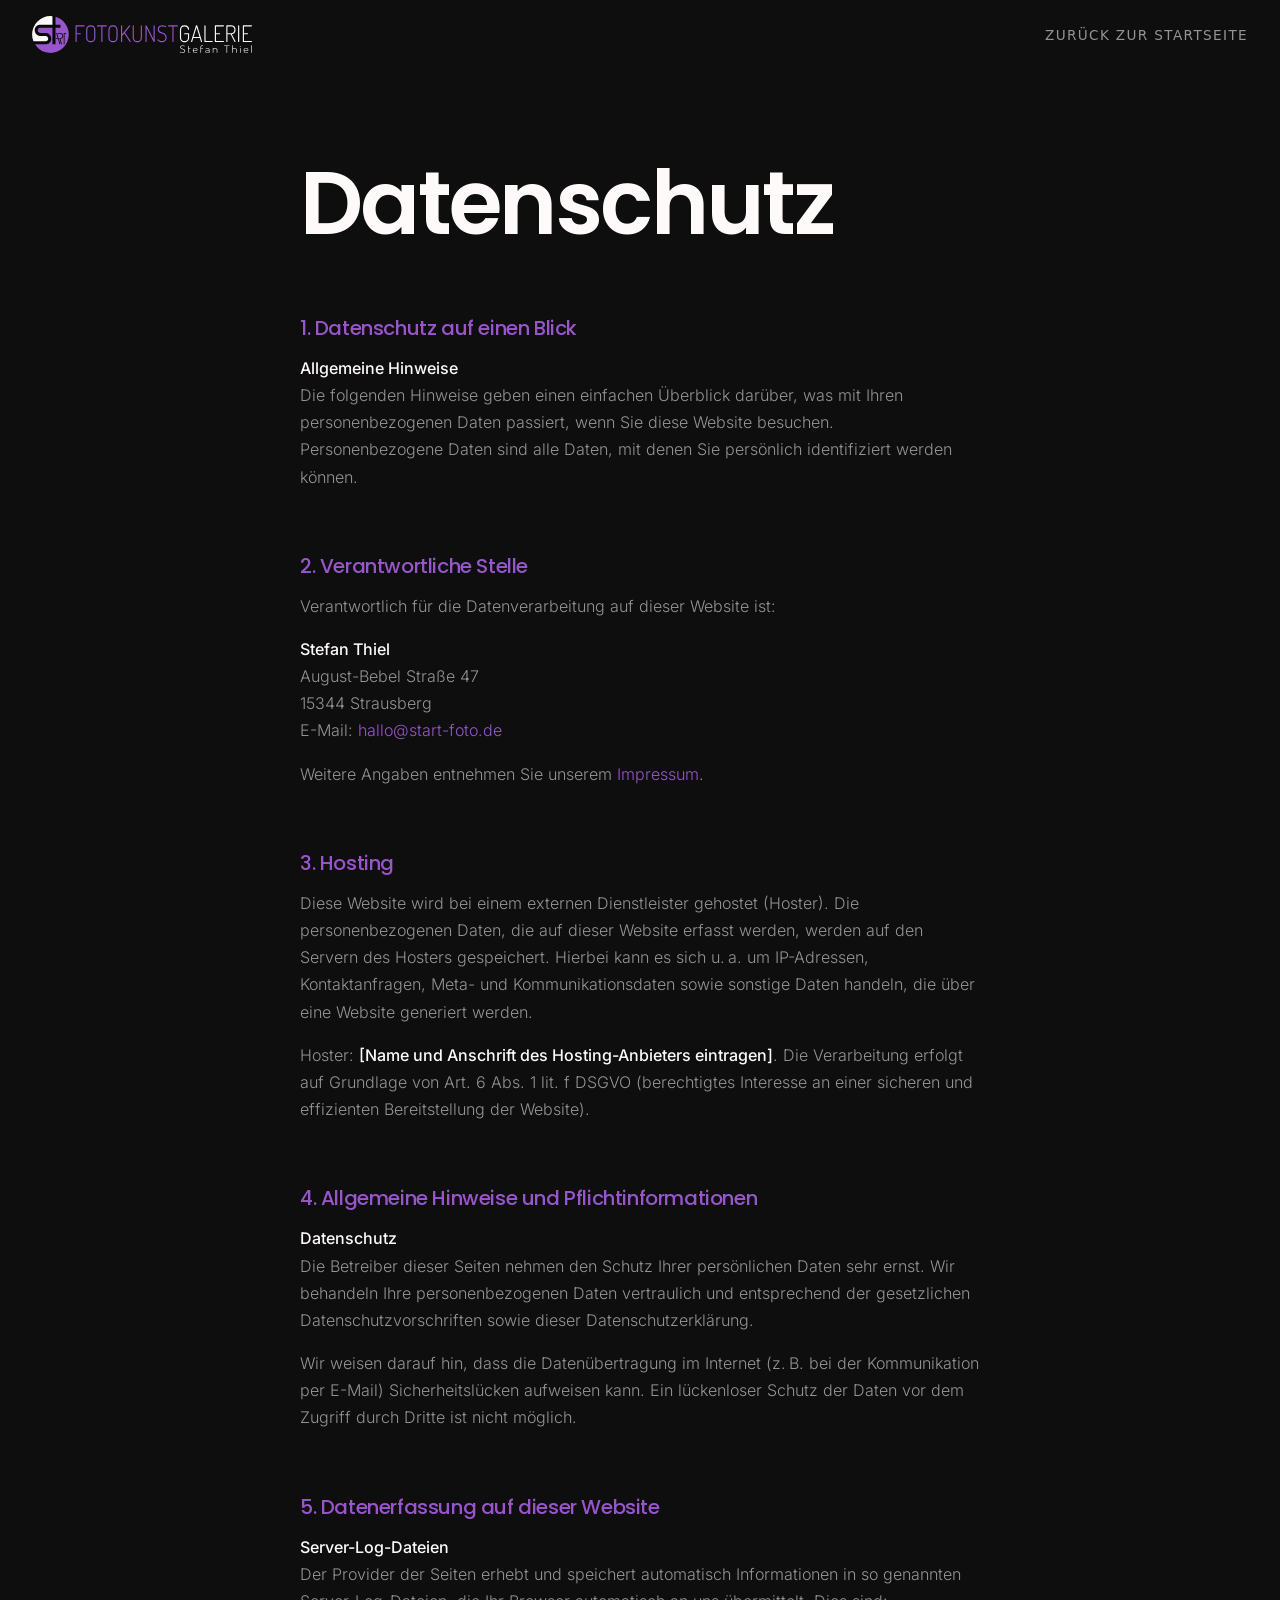
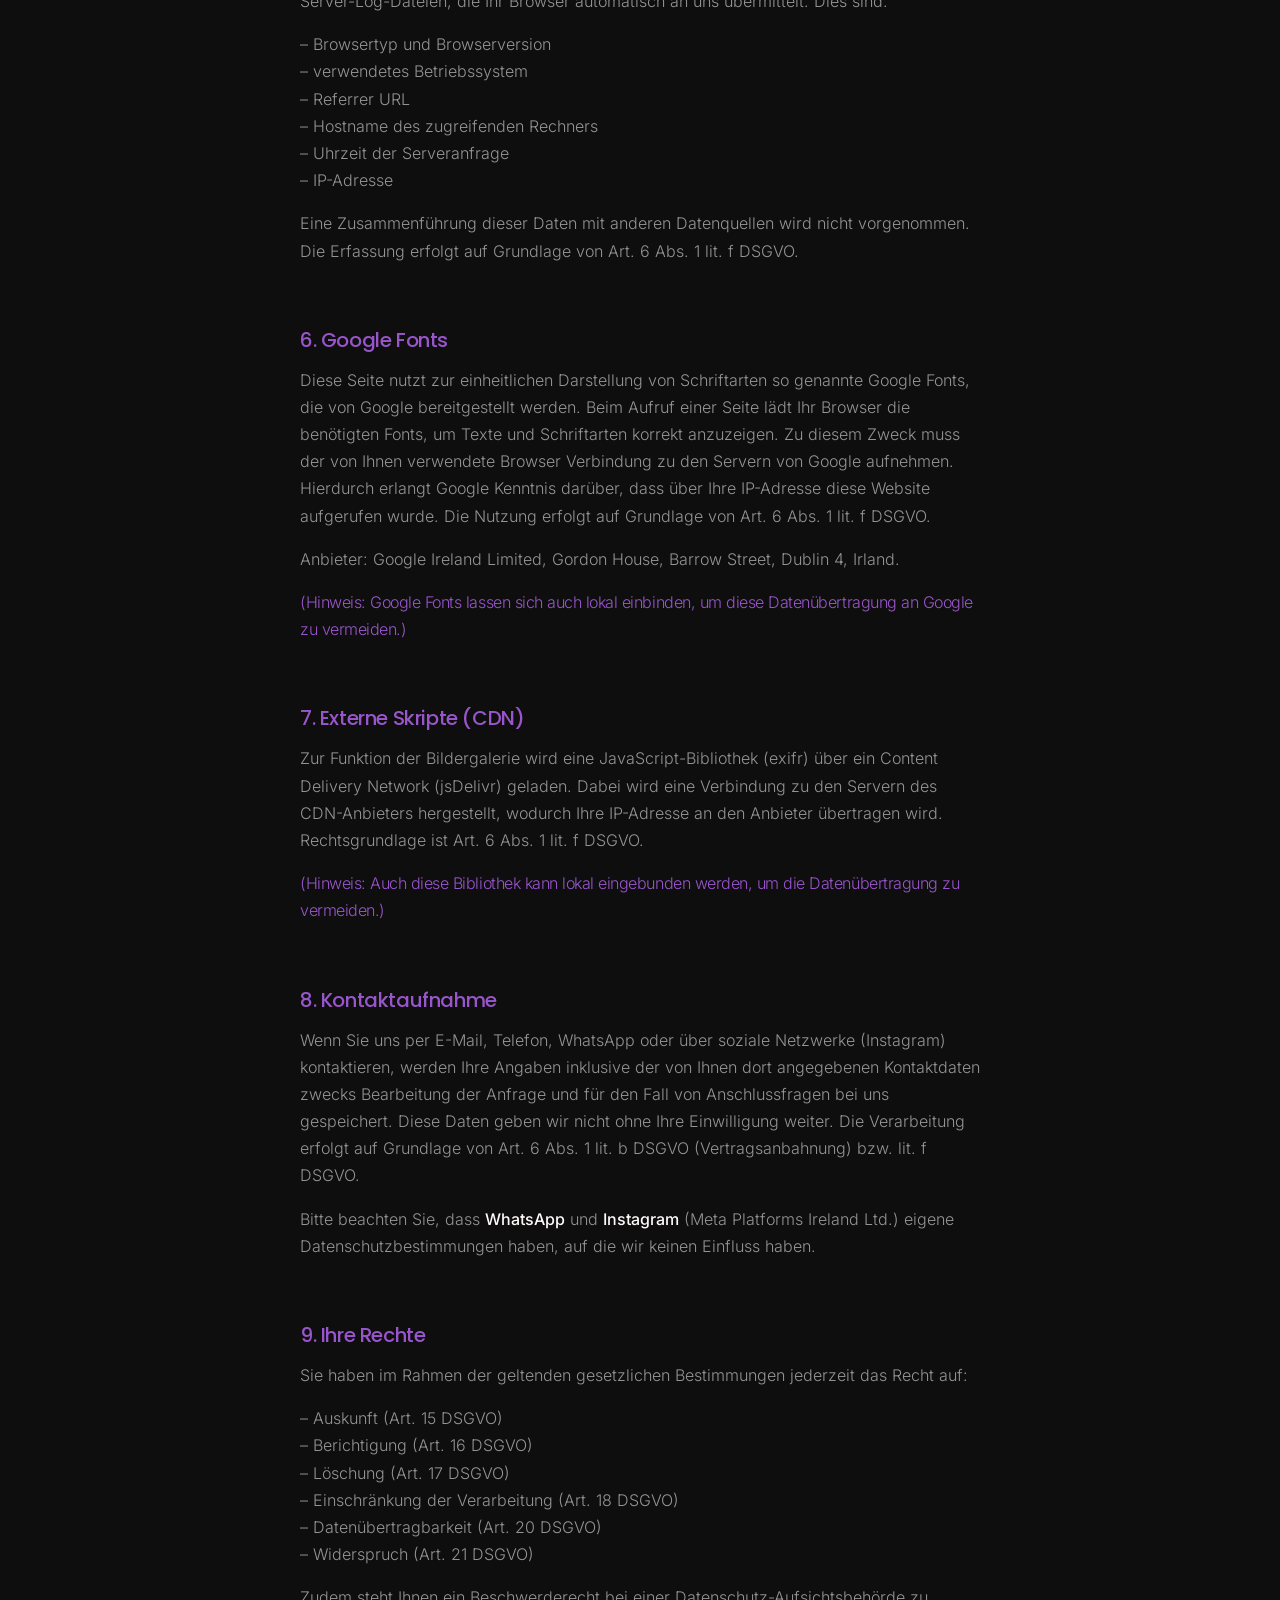
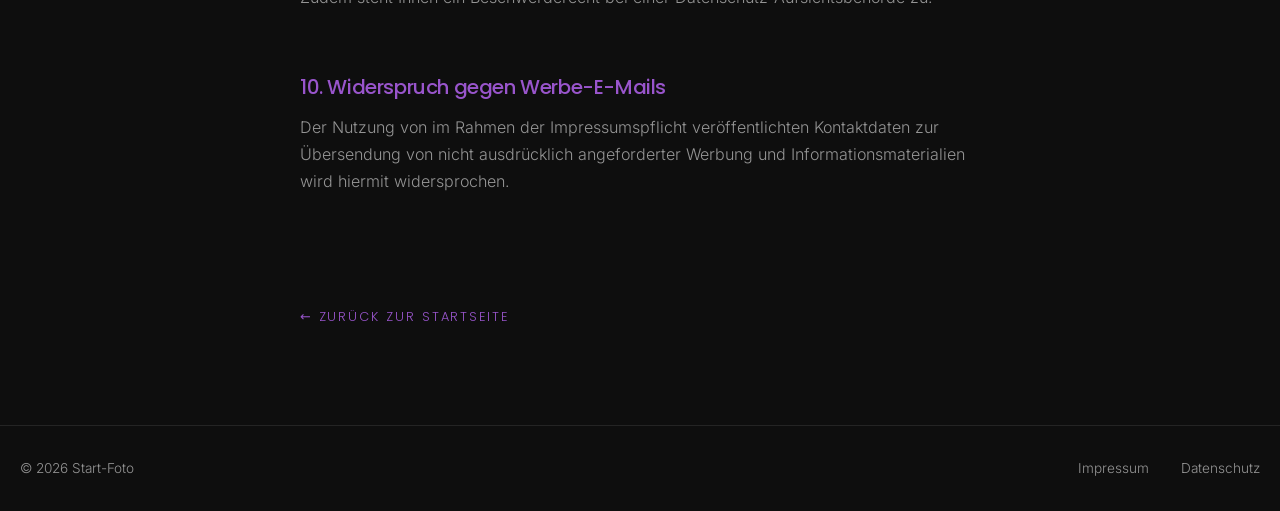
==== datenschutz.html @ 38cc5994 "Initialer Commit" ====
<!DOCTYPE html>
<html lang="de">
<head>
  <!-- Basic Meta -->
  <meta charset="UTF-8">
  <meta name="viewport" content="width=device-width, initial-scale=1.0">
  <meta name="description" content="Datenschutzerklärung · Bilder beleben Raum · Fotokunst seit 2014">
  <meta name="theme-color" content="#0E0E0E">

  <!-- Title -->
  <title>Datenschutz | FOTOKUNSTGALERIE</title>
 
  <!-- Canonical URL -->
  <link rel="canonical" href="https://start-foto.de/">

  <!-- Favicons -->
  <link rel="icon" type="image/x-icon" href="logo/Favicon_stART/favicon.ico">
  <link rel="icon" type="image/svg+xml" href="logo/Favicon_stART/favicon.svg">
  <link rel="icon" type="image/png" sizes="96x96" href="logo/Favicon_stART/favicon-96x96.png">
  <link rel="apple-touch-icon" sizes="180x180" href="logo/Favicon_stART/apple-touch-icon.png">
  <link rel="manifest" href="logo/Favicon_stART/site.webmanifest">

  <!-- Open Graph: Facebook, WhatsApp, LinkedIn -->
  <meta property="og:type" content="website">
  <meta property="og:site_name" content="Start-Foto">
  <meta property="og:title" content="Bilder beleben Raum · Fotokunst seit 2014">
  <meta property="og:description" content="Ein Stück Natur für Dein Zuhause. Bilder, die bleiben und Räume beleben.">
  <meta property="og:url" content="https://start-foto.de/">
  <meta property="og:image" content="https://start-foto.de/og/og-image.jpg">
  <meta property="og:image:width" content="1200">
  <meta property="og:image:height" content="630">
  <meta property="og:image:alt" content="Bilder beleben Raum · Fotokunst seit 2014">
  <meta property="og:locale" content="de_DE">

  <!-- Twitter / X Card -->
  <meta name="twitter:card" content="summary_large_image">
  <meta name="twitter:title" content="Bilder beleben Raum · Fotokunst seit 2014">
  <meta name="twitter:description" content="Ein Stück Natur für Dein Zuhause. Bilder, die bleiben und Räume beleben.">
  <meta name="twitter:image" content="https://start-foto.de/og/og-image.jpg">
  <meta name="twitter:image:alt" content="Bilder beleben Raum · Fotokunst seit 2014">

  <!-- Stylesheets -->
  <link rel="stylesheet" href="css/fonts.css">
  <link rel="stylesheet" href="css/styles.css">
  <link rel="stylesheet" href="css/lightbox.css">
</head>

<body class="legal-page">

  <!-- ==== HEADER ==== -->
  <header class="site-header" id="siteHeader">
    <a class="site-header__brand" href="index.html">
      <img src="logo/Schriftzug_stART/stART_Fotokunstgalerie_lila_weiss.svg" alt="Start-Foto" width="120" height="32">
    </a>

    <nav class="site-nav" id="siteNav">
      <ul>
        <li><a href="index.html">Zurück zur Startseite</a></li>
      </ul>
    </nav>
  </header>

  <!-- INHALT -->
  <main class="legal">
    <h1>Datenschutz</h1>

    <h2>1. Datenschutz auf einen Blick</h2>
    <p><strong>Allgemeine Hinweise</strong><br>
      Die folgenden Hinweise geben einen einfachen Überblick darüber, was mit Ihren
      personenbezogenen Daten passiert, wenn Sie diese Website besuchen. Personenbezogene
      Daten sind alle Daten, mit denen Sie persönlich identifiziert werden können.</p>

    <h2>2. Verantwortliche Stelle</h2>
    <p>Verantwortlich für die Datenverarbeitung auf dieser Website ist:</p>
    <p>
      <strong>Stefan Thiel</strong><br>
      August-Bebel Straße 47<br>
      15344 Strausberg<br>
      E-Mail: <a href="mailto:hallo@start-foto.de">hallo@start-foto.de</a>
    </p>
    <p>Weitere Angaben entnehmen Sie unserem <a href="impressum.html">Impressum</a>.</p>

    <h2>3. Hosting</h2>
    <p>Diese Website wird bei einem externen Dienstleister gehostet (Hoster). Die
      personenbezogenen Daten, die auf dieser Website erfasst werden, werden auf den
      Servern des Hosters gespeichert. Hierbei kann es sich u. a. um IP-Adressen,
      Kontaktanfragen, Meta- und Kommunikationsdaten sowie sonstige Daten handeln, die
      über eine Website generiert werden.</p>
    <p>Hoster: <strong>[Name und Anschrift des Hosting-Anbieters eintragen]</strong>.
      Die Verarbeitung erfolgt auf Grundlage von Art. 6 Abs. 1 lit. f DSGVO (berechtigtes
      Interesse an einer sicheren und effizienten Bereitstellung der Website).</p>

    <h2>4. Allgemeine Hinweise und Pflichtinformationen</h2>
    <p><strong>Datenschutz</strong><br>
      Die Betreiber dieser Seiten nehmen den Schutz Ihrer persönlichen Daten sehr ernst.
      Wir behandeln Ihre personenbezogenen Daten vertraulich und entsprechend der
      gesetzlichen Datenschutzvorschriften sowie dieser Datenschutzerklärung.</p>
    <p>Wir weisen darauf hin, dass die Datenübertragung im Internet (z. B. bei der
      Kommunikation per E-Mail) Sicherheitslücken aufweisen kann. Ein lückenloser
      Schutz der Daten vor dem Zugriff durch Dritte ist nicht möglich.</p>

    <h2>5. Datenerfassung auf dieser Website</h2>
    <p><strong>Server-Log-Dateien</strong><br>
      Der Provider der Seiten erhebt und speichert automatisch Informationen in so
      genannten Server-Log-Dateien, die Ihr Browser automatisch an uns übermittelt.
      Dies sind:</p>
    <p>
      – Browsertyp und Browserversion<br>
      – verwendetes Betriebssystem<br>
      – Referrer URL<br>
      – Hostname des zugreifenden Rechners<br>
      – Uhrzeit der Serveranfrage<br>
      – IP-Adresse
    </p>
    <p>Eine Zusammenführung dieser Daten mit anderen Datenquellen wird nicht vorgenommen.
      Die Erfassung erfolgt auf Grundlage von Art. 6 Abs. 1 lit. f DSGVO.</p>

    <h2>6. Google Fonts</h2>
    <p>Diese Seite nutzt zur einheitlichen Darstellung von Schriftarten so genannte
      Google Fonts, die von Google bereitgestellt werden. Beim Aufruf einer Seite lädt
      Ihr Browser die benötigten Fonts, um Texte und Schriftarten korrekt anzuzeigen.
      Zu diesem Zweck muss der von Ihnen verwendete Browser Verbindung zu den Servern von
      Google aufnehmen. Hierdurch erlangt Google Kenntnis darüber, dass über Ihre
      IP-Adresse diese Website aufgerufen wurde. Die Nutzung erfolgt auf Grundlage von
      Art. 6 Abs. 1 lit. f DSGVO.</p>
    <p>Anbieter: Google Ireland Limited, Gordon House, Barrow Street, Dublin 4, Irland.</p>
    <p><em>(Hinweis: Google Fonts lassen sich auch lokal einbinden, um diese
      Datenübertragung an Google zu vermeiden.)</em></p>

    <h2>7. Externe Skripte (CDN)</h2>
    <p>Zur Funktion der Bildergalerie wird eine JavaScript-Bibliothek (exifr) über ein
      Content Delivery Network (jsDelivr) geladen. Dabei wird eine Verbindung zu den
      Servern des CDN-Anbieters hergestellt, wodurch Ihre IP-Adresse an den Anbieter
      übertragen wird. Rechtsgrundlage ist Art. 6 Abs. 1 lit. f DSGVO.</p>
    <p><em>(Hinweis: Auch diese Bibliothek kann lokal eingebunden werden, um die
      Datenübertragung zu vermeiden.)</em></p>

    <h2>8. Kontaktaufnahme</h2>
    <p>Wenn Sie uns per E-Mail, Telefon, WhatsApp oder über soziale Netzwerke
      (Instagram) kontaktieren, werden Ihre Angaben inklusive der von Ihnen dort
      angegebenen Kontaktdaten zwecks Bearbeitung der Anfrage und für den Fall von
      Anschlussfragen bei uns gespeichert. Diese Daten geben wir nicht ohne Ihre
      Einwilligung weiter. Die Verarbeitung erfolgt auf Grundlage von Art. 6 Abs. 1
      lit. b DSGVO (Vertragsanbahnung) bzw. lit. f DSGVO.</p>
    <p>Bitte beachten Sie, dass <strong>WhatsApp</strong> und <strong>Instagram</strong>
      (Meta Platforms Ireland Ltd.) eigene Datenschutzbestimmungen haben, auf die wir
      keinen Einfluss haben.</p>

    <h2>9. Ihre Rechte</h2>
    <p>Sie haben im Rahmen der geltenden gesetzlichen Bestimmungen jederzeit das Recht auf:</p>
    <p>
      – Auskunft (Art. 15 DSGVO)<br>
      – Berichtigung (Art. 16 DSGVO)<br>
      – Löschung (Art. 17 DSGVO)<br>
      – Einschränkung der Verarbeitung (Art. 18 DSGVO)<br>
      – Datenübertragbarkeit (Art. 20 DSGVO)<br>
      – Widerspruch (Art. 21 DSGVO)
    </p>
    <p>Zudem steht Ihnen ein Beschwerderecht bei einer Datenschutz-Aufsichtsbehörde zu.</p>

    <h2>10. Widerspruch gegen Werbe-E-Mails</h2>
    <p>Der Nutzung von im Rahmen der Impressumspflicht veröffentlichten Kontaktdaten
      zur Übersendung von nicht ausdrücklich angeforderter Werbung und
      Informationsmaterialien wird hiermit widersprochen.</p>

    <a href="index.html" class="legal__back">← Zurück zur Startseite</a>
  </main>

  <!-- FOOTER -->
  <footer class="site-footer">
    <p>© 2026 Start-Foto</p>
    <nav>
      <a href="impressum.html">Impressum</a>
      <a href="datenschutz.html">Datenschutz</a>
    </nav>
  </footer>

</body>
</html>
---- css/fonts.css ----
/* =========================================================
   LOKALE FONTS – ersetzt Google Fonts CDN
   Dateien liegen im /fonts/ Ordner
   ========================================================= */

/* ---------- POPPINS ---------- */
@font-face {
  font-family: "Poppins";
  font-style: normal;
  font-weight: 300;
  font-display: swap;
  src: url("../fonts/poppins-300.woff2") format("woff2");
}
@font-face {
  font-family: "Poppins";
  font-style: normal;
  font-weight: 400;
  font-display: swap;
  src: url("../fonts/poppins-400.woff2") format("woff2");
}
@font-face {
  font-family: "Poppins";
  font-style: normal;
  font-weight: 500;
  font-display: swap;
  src: url("../fonts/poppins-500.woff2") format("woff2");
}
@font-face {
  font-family: "Poppins";
  font-style: normal;
  font-weight: 600;
  font-display: swap;
  src: url("../fonts/poppins-600.woff2") format("woff2");
}
@font-face {
  font-family: "Poppins";
  font-style: normal;
  font-weight: 700;
  font-display: swap;
  src: url("../fonts/poppins-700.woff2") format("woff2");
}

/* ---------- INTER ---------- */
@font-face {
  font-family: "Inter";
  font-style: normal;
  font-weight: 300;
  font-display: swap;
  src: url("../fonts/inter-300.woff2") format("woff2");
}
@font-face {
  font-family: "Inter";
  font-style: normal;
  font-weight: 400;
  font-display: swap;
  src: url("../fonts/inter-400.woff2") format("woff2");
}
@font-face {
  font-family: "Inter";
  font-style: normal;
  font-weight: 500;
  font-display: swap;
  src: url("../fonts/inter-500.woff2") format("woff2");
}
---- css/styles.css ----
﻿:root {
  /* Farben */
  --bg:            #0E0E0E;
  --bg-elevated:   #161616;
  --text:          #fffafa;
  --text-muted:    #949494;
  --accent:        #9955cc;
  --border:        #242424;

  /* Typografie */
  --font-sans:    "Inter", system-ui, -apple-system, sans-serif;
  --font-display: "Poppins", system-ui, sans-serif;

  /* Abstände */
  --space-xs:  0.5rem;
  --space-sm:  1rem;
  --space-md:  2rem;
  --space-lg:  4rem;
  --space-xl:  6rem;

  /* Container */
  --container: 1280px;
  --gutter:    1.25rem;

  /* Übergänge */
  --ease:      cubic-bezier(0.22, 0.61, 0.36, 1);
  --dur:       0.4s;
}

/* =========================================================
   1. RESET & BASE
   ========================================================= */
*, *::before, *::after {
  box-sizing: border-box;
  margin: 0;
  padding: 0;
}

html {
  scroll-behavior: smooth;
  -webkit-text-size-adjust: 100%;
}

img, picture, svg {
  display: block;
  max-width: 100%;
  height: auto;
}

a { color: inherit; text-decoration: none; }

button {
  background: none;
  border: none;
  cursor: pointer;
  color: inherit;
  font: inherit;
}

ul { list-style: none; }

/* =========================================================
   2. BODY & TYPOGRAFIE
   ========================================================= */
body {
  background: var(--bg);
  color: var(--text);
  font-family: var(--font-sans);
  font-weight: 300;
  font-size: 1rem;
  line-height: 1.6;
  overflow-x: hidden;
  -webkit-font-smoothing: antialiased;
}

h1, h2, h3 {
  font-family: var(--font-display);
  font-weight: 500;
  line-height: 1.1;
  letter-spacing: -0.02em;
}

h1 {
  font-family: var(--font-display);
  font-weight: 500;
  letter-spacing: -0.03em;
  font-size: clamp(2.5rem, 8vw, 5.5rem);
}
h2 { font-size: clamp(2rem, 5vw, 3.5rem); }
h3 { font-size: clamp(1.25rem, 3vw, 1.75rem); }

em {
  font-style: normal;
  color: var(--accent);
  letter-spacing: -0.03em;
}

.section-label {
  font-family: var(--font-display);
  font-size: 0.8rem;
  letter-spacing: 0.2em;
  text-transform: uppercase;
  color: var(--text-muted);
  margin-bottom: var(--space-sm);
}


section {
  padding-block: var(--space-xl);
  padding-inline: var(--gutter);
}

/* =========================================================
   4. SELECTION & SCROLLBAR
   ========================================================= */
::selection { background: var(--accent); color: var(--bg); }
::-webkit-scrollbar { width: 8px; }
::-webkit-scrollbar-track { background: var(--bg); }
::-webkit-scrollbar-thumb { background: var(--border); border-radius: 4px; }
::-webkit-scrollbar-thumb:hover { background: var(--accent); }

/* =========================================================
   5. HEADER
   ========================================================= */
.site-header {
  position: fixed;
  inset: 0 0 auto 0;
  z-index: 100;
  display: flex;
  align-items: center;
  justify-content: space-between;
  padding: var(--space-sm) var(--gutter);
  background: transparent;
  transition: background var(--dur) var(--ease),
              padding var(--dur) var(--ease),
              border-color var(--dur) var(--ease);
  border-bottom: 1px solid transparent;
}

.site-header.is-scrolled {
  background: rgba(14, 14, 14, 0.85);
  backdrop-filter: blur(12px);
  -webkit-backdrop-filter: blur(12px);
  padding-block: 0.75rem;
  border-bottom-color: var(--border);
}

.site-header__brand img {
  width: 220px;
  height: auto;
  max-height: 60px;
}

/* =========================================================
   6. NAVIGATION – MOBILE
   ========================================================= */
.site-nav {
  position: fixed;
  inset: 0;
  background: var(--bg);
  display: flex;
  align-items: center;
  justify-content: center;
  opacity: 0;
  visibility: hidden;
  transform: translateY(-10px);
  transition: opacity var(--dur) var(--ease),
              transform var(--dur) var(--ease),
              visibility var(--dur) var(--ease);
  z-index: 90;
}

.site-nav.is-open {
  opacity: 1;
  visibility: visible;
  transform: translateY(0);
}

.site-nav ul {
  display: flex;
  flex-direction: column;
  gap: var(--space-md);
  text-align: center;
}

.site-nav a {
  font-family: var(--font-sans);
  font-size: clamp(2rem, 8vw, 3rem);
  color: var(--text);
  position: relative;
  transition: color var(--dur) var(--ease);
}

.site-nav a:hover,
.site-nav a:focus-visible { color: var(--accent); }

/* =========================================================
   7. BURGER
   ========================================================= */
.menu-toggle {
  position: relative;
  width: 32px;
  height: 24px;
  display: flex;
  flex-direction: column;
  justify-content: space-between;
  z-index: 110;
}

.menu-toggle span {
  display: block;
  width: 100%;
  height: 2px;
  background: var(--text);
  border-radius: 2px;
  transition: transform var(--dur) var(--ease),
              opacity var(--dur) var(--ease),
              background var(--dur) var(--ease);
  transform-origin: center;
}

.menu-toggle.is-active span:nth-child(1) { transform: translateY(11px) rotate(45deg); }
.menu-toggle.is-active span:nth-child(2) { opacity: 0; }
.menu-toggle.is-active span:nth-child(3) { transform: translateY(-11px) rotate(-45deg); }

body.is-menu-open { overflow: hidden; }

/* =========================================================
   8. DESKTOP-NAV (>= 768px)
   ========================================================= */
@media (min-width: 768px) {
  .site-header { padding-inline: var(--space-md); }

  .menu-toggle { display: none; }

  .site-nav {
    position: static;
    inset: auto;
    background: transparent;
    opacity: 1;
    visibility: visible;
    transform: none;
    width: auto;
    height: auto;
  }

  .site-nav ul { flex-direction: row; gap: var(--space-md); }

  .site-nav a {
    font-family: var(--font-sans);
    font-size: 0.9rem;
    letter-spacing: 0.1em;
    text-transform: uppercase;
    font-weight: 400;
  }

  .site-nav a::after {
    content: "";
    position: absolute;
    left: 0;
    bottom: -6px;
    width: 100%;
    height: 1px;
    background: var(--accent);
    transform: scaleX(0);
    transform-origin: right;
    transition: transform var(--dur) var(--ease);
  }

  .site-nav a:hover::after,
  .site-nav a:focus-visible::after {
    transform: scaleX(1);
    transform-origin: left;
  }
}

/* =========================================================
   9. HERO
   ========================================================= */
.hero {
  position: relative;
  width: 100%;
  min-height: 100vh;
  min-height: 100svh;
  display: flex;
  align-items: center;
  justify-content: center;
  overflow: hidden;
  padding: 0 var(--gutter);
  text-align: center;
  isolation: isolate;
}

.hero__media { position: absolute; inset: 0; z-index: -2; }
.hero__media img {
  width: 100%; height: 100%;
  object-fit: cover; object-position: center;
  animation: heroZoom 20s var(--ease) infinite alternate;
}

@keyframes heroZoom {
  from { transform: scale(1); }
  to   { transform: scale(1.08); }
}

.hero__overlay {
  position: absolute; inset: 0; z-index: -1;
  background: linear-gradient(180deg,
    rgba(14,14,14,0.55) 0%,
    rgba(14,14,14,0.35) 50%,
    rgba(14,14,14,0.85) 100%);
}

.hero__inner {
  max-width: 900px;
  animation: heroFadeIn 1.4s var(--ease) both;
}

.hero__eyebrow {
  font-size: 0.8rem;
  letter-spacing: 0.3em;
  text-transform: uppercase;
  color: var(--text-muted);
  margin-bottom: var(--space-md);
  animation: heroFadeIn 1s var(--ease) 0.2s both;
}

.hero__title {
  font-family: var(--font-display);
  font-weight: 600;
  font-size: clamp(3rem, 10vw, 7rem);
  line-height: 1;
  letter-spacing: -0.04em;
  text-transform: uppercase;
  margin-bottom: var(--space-md);
  animation: heroFadeIn 1.2s var(--ease) 0.4s both;
}

.hero__title em {
  font-family: var(--font-display);
  font-weight: 100;
  font-size: clamp(3rem, 10vw, 7rem);
  text-transform: uppercase;
  color: var(--accent);
  display: inline-block;
}

.hero__sub {
  font-size: clamp(1rem, 2vw, 1.15rem);
  color: var(--text-muted);
  max-width: 500px;
  margin-inline: auto;
  animation: heroFadeIn 1s var(--ease) 0.7s both;
}

@keyframes heroFadeIn {
  from { opacity: 0; transform: translateY(20px); }
  to   { opacity: 1; transform: translateY(0); }
}

/* =========================================================
   10. SCROLL-INDIKATOR
   ========================================================= */
.hero__scroll {
  position: absolute;
  bottom: var(--space-md);
  left: 50%;
  transform: translateX(-50%);
  display: flex;
  flex-direction: column;
  align-items: center;
  gap: 0.75rem;
  color: var(--text-muted);
  font-size: 0.75rem;
  letter-spacing: 0.3em;
  text-transform: uppercase;
  animation: heroScrollIn 1s var(--ease) 1.2s both;   /* ⬅️ geändert */
  transition: color var(--dur) var(--ease);
}

.hero__scroll:hover { color: var(--accent); }

/* letter-spacing NUR auf den Text + Ausgleich */
.hero__scroll-text {
  letter-spacing: 0.3em;
  margin-right: -0.3em;   /* entfernt trailing spacing aus der Box */
}

.hero__scroll-line {
  width: 1px; height: 50px;
  background: currentColor;
  position: relative; overflow: hidden;
}

.hero__scroll-line::after {
  content: "";
  position: absolute;
  top: -50%; left: 0;
  width: 100%; height: 50%;
  background: var(--accent);
  animation: scrollDown 2s var(--ease) infinite;
}

@keyframes scrollDown {
  0%   { top: -50%; }
  100% { top: 100%; }
}
/* Fade-In, das die Zentrierung (translateX -50%) beibehält */
@keyframes heroScrollIn {
  from {opacity: 0; transform: translateX(-50%) translateY(20px);}
  to {opacity: 1; transform: translateX(-50%) translateY(0);}
}

/* =========================================================
   11. ABOUT
   ========================================================= */
.about {
  background: var(--bg);
  padding-block: var(--space-xl);
}

.about__container {
  max-width: var(--container);
  margin-inline: auto;
  display: grid;
  grid-template-columns: 1fr;
  gap: var(--space-lg);
  align-items: center;
}

.about__title {
  font-family: var(--font-display);
  font-weight: 500;
  font-size: clamp(2rem, 5vw, 3.5rem);
  line-height: 1.1;
  letter-spacing: -0.02em;
  margin-bottom: var(--space-md);
}

.about__lead {
  font-size: clamp(1.05rem, 2vw, 1.25rem);
  color: var(--text);
  margin-bottom: var(--space-sm);
  max-width: 45ch;
}

.about__body {
  color: var(--text-muted);
  margin-bottom: var(--space-md);
  max-width: 45ch;
}

.about__stats {
  display: grid;
  grid-template-columns: repeat(3, 1fr);
  gap: var(--space-sm);
  margin-block: var(--space-md);
  padding-block: var(--space-md);
  border-top: 1px solid var(--border);
  border-bottom: 1px solid var(--border);
}

.about__stats li {
  display: flex;
  flex-direction: column;
  gap: 0.25rem;
}

.about__stat-num {
  font-family: var(--font-display);
  font-weight: 500;
  font-size: clamp(1.5rem, 4vw, 2.25rem);
  color: var(--accent);
  line-height: 1;
}

.about__stat-label {
  font-size: 0.75rem;
  letter-spacing: 0.15em;
  text-transform: uppercase;
  color: var(--text-muted);
}

.about__media {
  position: relative;
  overflow: hidden;
  border-radius: 2px;
  aspect-ratio: 4 / 5;
  max-width: 280px;
  margin-inline: auto;
}

.about__media img {
  width: 100%;
  height: 100%;
  object-fit: cover;
  transition: transform 1.2s var(--ease), filter var(--dur) var(--ease);
  filter: grayscale(20%);
}

.about__media:hover img {
  transform: scale(1.04);
  filter: grayscale(0%);
}

.about__media::before,
.about__media::after {
  content: "";
  position: absolute;
  width: 30px;
  height: 30px;
  z-index: 2;
  pointer-events: none;
}
.about__media::before {
  top: 12px; left: 12px;
  border-top: 1px solid var(--accent);
  border-left: 1px solid var(--accent);
}
.about__media::after {
  bottom: 12px; right: 12px;
  border-bottom: 1px solid var(--accent);
  border-right: 1px solid var(--accent);
}

@media (min-width: 768px) {
  .about__container {
    grid-template-columns: 1fr 1fr;
    gap: var(--space-xl);
  }
  .about__text  { order: 1; }
  .about__media { order: 2; max-width: 320px; }
}
/* About: Header (Label + Titel) volle Breite, zentriert */
.about__header {
  text-align: center;
  max-width: var(--container);
  margin: 0 auto var(--space-xl);
  padding-inline: var(--gutter);
}

/* "Stefan" linksbündig im Textblock */
.about__name {
  font-family: var(--font-display);
  font-weight: 500;
  font-size: clamp(1.8rem, 4vw, 2.75rem);
  color: var(--accent);
  margin-bottom: var(--space-md);
  line-height: 1.1;
}

/* =========================================================
   12. SCROLL-REVEAL
   ========================================================= */
[data-reveal] {
  opacity: 0;
  transform: translateY(40px);
  transition: opacity 0.9s var(--ease),
              transform 0.9s var(--ease);
}
[data-reveal].is-visible {
  opacity: 1;
  transform: translateY(0);
}

/* =========================================================
   13. GALERIE
   ========================================================= */
.gallery {
  padding-block: var(--space-xl);
}

.gallery__header {
  max-width: var(--container);
  margin-inline: auto;
  margin-bottom: var(--space-lg);
  padding-inline: var(--gutter);
  text-align: center;
}

.gallery__header h2 {
  font-family: var(--font-display);
  font-weight: 500;
  letter-spacing: -0.02em;
}

.gallery__grid {
  max-width: var(--container);
  margin-inline: auto;
  padding-inline: var(--gutter);
  column-count: 1;
  column-gap: 1rem;
}

@media (min-width: 600px)  { .gallery__grid { column-count: 2; } }
@media (min-width: 1024px) { .gallery__grid { column-count: 3; } }
@media (min-width: 1400px) { .gallery__grid { column-count: 4; } }

.gallery__item {
  position: relative;
  break-inside: avoid;
  margin-bottom: 1rem;
  overflow: hidden;
  cursor: pointer;
  background: var(--bg-elevated);
  opacity: 0;
  transform: translateY(20px);
  transition: opacity 0.8s var(--ease),
              transform 0.8s var(--ease);
}

.gallery__item.is-loaded {
  opacity: 1;
  transform: translateY(0);
}

.gallery__item img {
  width: 100%;
  height: auto;
  display: block;
  transition: transform 1s var(--ease),
              filter var(--dur) var(--ease);
}

.gallery__item:hover img {
  transform: scale(1.05);
  filter: brightness(0.6);
}

.gallery__overlay {
  position: absolute;
  inset: 0;
  display: flex;
  flex-direction: column;
  justify-content: flex-end;
  padding: var(--space-md);
  background: linear-gradient(
    180deg,
    rgba(14,14,14,0) 40%,
    rgba(14,14,14,0.9) 100%
  );
  opacity: 0;
  transition: opacity var(--dur) var(--ease);
  pointer-events: none;
}

.gallery__item:hover .gallery__overlay,
.gallery__item:focus-visible .gallery__overlay {
  opacity: 1;
}

.gallery__title {
  font-family: var(--font-display);
  font-weight: 600;
  font-size: 1.15rem;
  color: var(--accent);
  letter-spacing: 0.02em;
  margin-bottom: 0.25rem;         /* enger an Subtitle */
  line-height: 1.3;
  text-transform: uppercase;
}

.gallery__subtitle {
  font-family: var(--font-sans);
  font-weight: 300;
  font-style: normal;
  font-size: 0.95rem;
  color: var(--text);
  margin-bottom: 0.75rem;
  line-height: 1.4;
  letter-spacing: 0.01em;
}

.gallery__skeleton {
  aspect-ratio: 4 / 5;
  background: linear-gradient(
    90deg,
    var(--bg-elevated) 0%,
    var(--border) 50%,
    var(--bg-elevated) 100%
  );
  background-size: 200% 100%;
  animation: skeletonPulse 1.5s var(--ease) infinite;
  margin-bottom: 1rem;
  break-inside: avoid;
}

/* =========================================================
   14. GALERIE FILTER-BUTTONS
   ========================================================= */
.gallery__filters {
  display: flex;
  flex-wrap: wrap;
  justify-content: center;
  gap: 0.5rem;
  margin-top: var(--space-md);
}

.gallery__filter-btn {
  font-family: var(--font-display);
  font-size: 0.75rem;
  font-weight: 500;
  letter-spacing: 0.15em;
  text-transform: uppercase;
  color: var(--text-muted);
  background: transparent;
  border: 1px solid var(--border);
  padding: 0.6rem 1.2rem;
  border-radius: 999px;
  cursor: pointer;
  transition: color var(--dur) var(--ease),
              border-color var(--dur) var(--ease),
              background var(--dur) var(--ease);
}

.gallery__filter-btn:hover {
  color: var(--text);
  border-color: var(--text-muted);
}

.gallery__filter-btn.is-active {
  color: var(--bg);
  background: var(--accent);
  border-color: var(--accent);
}

/* Bilder ausblenden beim Filtern */
.gallery__item {
  transition: opacity 0.5s var(--ease),
              transform 0.5s var(--ease);
}

.gallery__item.is-hidden {
  opacity: 0;
  transform: scale(0.9);
  pointer-events: none;
  position: absolute;
  visibility: hidden;
  width: 0;
  height: 0;
  margin: 0;
}

@media (prefers-reduced-motion: reduce) {
  .gallery__item,
  .gallery__filter-btn { transition: none; }
}

@keyframes skeletonPulse {
  from { background-position: 200% 0; }
  to   { background-position: -200% 0; }
}

@media (hover: none) {
  .gallery__overlay {
    opacity: 1;
    background: linear-gradient(
      180deg,
      rgba(14,14,14,0) 60%,
      rgba(14,14,14,0.85) 100%
    );
  }
}

/* =========================================================
   ANGEBOT-SEKTION (Bild links, Text rechts)
   ========================================================= */
.offer {
  padding-block: var(--space-xl);
}

/* Header: Label + Titel mittig über voller Breite (wie About) */
.offer__header {
  text-align: center;
  max-width: var(--container);
  margin: 0 auto var(--space-xl);
  padding-inline: var(--gutter);
}

.offer__title {
  font-family: var(--font-display);
  font-weight: 500;
}

/* 2-Spalten-Container */
.offer__container {
  max-width: var(--container);
  margin-inline: auto;
  padding-inline: var(--gutter);
  display: grid;
  grid-template-columns: 1fr;
  gap: var(--space-lg);
  align-items: center;
}

/* Bild */
.offer__media {
  position: relative;
  overflow: hidden;
  border-radius: 2px;
  aspect-ratio: 4 / 4;
  max-width: 280px;
  margin-inline: auto;
}

.offer__media img {
  width: 100%;
  height: 100%;
  object-fit: cover;
  transition: transform 1.2s var(--ease), filter var(--dur) var(--ease);
  filter: grayscale(20%);
}

.offer__media:hover img {
  transform: scale(1.04);
  filter: grayscale(0%);
}

/* Ecken-Akzente (wie About) 
.offer__media::before,
.offer__media::after {
  content: "";
  position: absolute;
  width: 30px;
  height: 30px;
  z-index: 2;
  pointer-events: none;
}
.offer__media::before {
  top: 12px; left: 12px;
  border-top: 1px solid var(--accent);
  border-left: 1px solid var(--accent);
}
.offer__media::after {
  bottom: 12px; right: 12px;
  border-bottom: 1px solid var(--accent);
  border-right: 1px solid var(--accent);
}*/

/* Text */
.offer__lead {
  font-size: clamp(1.05rem, 2vw, 1.25rem);
  color: var(--text);
  margin-bottom: var(--space-sm);
  max-width: 45ch;
}

.offer__body {
  color: var(--text-muted);
  margin-bottom: var(--space-md);
  max-width: 45ch;
}

/* Leistungs-Liste mit Häkchen */
.offer__list {
  list-style: none;
  padding: 0;
  margin: 0 0 var(--space-lg);
  display: flex;
  flex-direction: column;
  gap: 0.6rem;
}

.offer__list li {
  position: relative;
  padding-left: 1.75rem;
  color: var(--text);
}

.offer__list li::before {
  content: "✓";
  position: absolute;
  left: 0;
  color: var(--accent);
  font-weight: 600;
}

/* Call-to-Action Button */
.offer__cta {
  display: inline-block;
  font-family: var(--font-display);
  font-size: 0.85rem;
  font-weight: 500;
  letter-spacing: 0.15em;
  text-transform: uppercase;
  color: var(--bg);
  background: var(--accent);
  padding: 0.9rem 2rem;
  border-radius: 999px;
  transition: transform var(--dur) var(--ease), opacity var(--dur) var(--ease);
}

.offer__cta:hover {
  transform: translateY(-3px);
  opacity: 0.9;
}

/* Desktop: Bild LINKS, Text RECHTS */
@media (min-width: 768px) {
  .offer__container {
    grid-template-columns: 1fr 1fr;
    gap: var(--space-xl);
  }
  .offer__media { order: 1; }   /* Bild links */
  .offer__text  { order: 2; }   /* Text rechts */
}

@media (prefers-reduced-motion: reduce) {
  .offer__media img,
  .offer__cta { transition: none; }
  .offer__media:hover img { transform: none; }
  .offer__cta:hover { transform: none; }
}


/* =========================================================
   15. KONTAKT
   ========================================================= */

.contact {
  padding-block: var(--space-xl);
  text-align: center;
}

.contact__container {
  max-width: var(--container);
  margin-inline: auto;
  padding-inline: var(--gutter);
  display: flex;
  flex-direction: column;
  align-items: center;
}

.contact__title {
  font-family: var(--font-display);
  font-weight: 500;
  margin-bottom: var(--space-sm);
}

.contact__lead {
  color: var(--text-muted);
  max-width: 45ch;
  margin: 0 auto var(--space-lg);
  font-size: 1.05rem;
}

.contact__grid {
  display: grid;
  grid-template-columns: 1fr;
  gap: var(--space-md);
  width: 100%;
  max-width: 900px;
  margin-inline: auto;
  justify-items: stretch;
}

@media (min-width: 600px) {
  .contact__grid { grid-template-columns: repeat(2, 1fr); }
}
@media (min-width: 900px) {
  .contact__grid { grid-template-columns: repeat(4, 1fr); }
}

/* Die Karte selbst – zentrierter Inhalt, gestapelt */
.contact__card {
  display: flex;
  flex-direction: column;
  align-items: center;
  justify-content: flex-start;
  text-align: center;
  gap: 0.75rem;
  padding: var(--space-lg) var(--space-sm);
  background: var(--bg-elevated);
  border: 1px solid var(--border);
  border-radius: 8px;
  text-decoration: none;
  color: inherit;
  transition: transform var(--dur) var(--ease),
              border-color var(--dur) var(--ease),
              background var(--dur) var(--ease);
}

.contact__card:hover,
.contact__card:focus-visible {
  transform: translateY(-4px);
  border-color: var(--accent);
  background: #1a1a1a;
}

/* =========================================================
   16. KONTAKT-ICONS via CSS-Mask (aus icons/ Ordner)
   ========================================================= */

.contact__icon {
  width: 56px;
  height: 56px;
  border-radius: 50%;
  background: rgba(153, 85, 204, 0.12);
  display: flex;
  align-items: center;
  justify-content: center;
  transition: background var(--dur) var(--ease),
              transform var(--dur) var(--ease);
}

.contact__icon::before {
  content: "";
  width: 26px;
  height: 26px;
  background-color: var(--accent);
  -webkit-mask-position: center;
  mask-position: center;
  -webkit-mask-repeat: no-repeat;
  mask-repeat: no-repeat;
  -webkit-mask-size: contain;
  mask-size: contain;
  transition: background-color var(--dur) var(--ease);
}

.contact__icon--phone::before {
  -webkit-mask-image: url("../icons/phone-call.svg");
  mask-image: url("../icons/phone-call.svg");
}
.contact__icon--whatsapp::before {
  -webkit-mask-image: url("../icons/whatsapp.svg");
  mask-image: url("../icons/whatsapp.svg");
}
.contact__icon--mail::before {
  -webkit-mask-image: url("../icons/mail.svg");
  mask-image: url("../icons/mail.svg");
}
.contact__icon--instagram::before {
  -webkit-mask-image: url("../icons/instagram.svg");
  mask-image: url("../icons/instagram.svg");
}

.contact__card:hover .contact__icon,
.contact__card:focus-visible .contact__icon {
  background: var(--accent);
  color: var(--bg);
  transform: scale(1.05);
}
.contact__card:hover .contact__icon::before,
.contact__card:focus-visible .contact__icon::before {
  background-color: var(--bg);
}

@media (prefers-reduced-motion: reduce) {
  .contact__card,
  .contact__icon,
  .contact__icon::before { transition: none; }
  .contact__card:hover { transform: none; }
}
/* Label */
.contact__label {
  font-family: var(--font-display);
  font-size: 0.7rem;
  font-weight: 500;
  letter-spacing: 0.2em;
  text-transform: uppercase;
  color: var(--text-muted);
}

/* Wert */
.contact__value {
  font-family: var(--font-sans);
  font-size: 0.95rem;
  color: var(--text);
  word-break: break-word;
}

/* =========================================================
   17. FOOTER
   ========================================================= */
.site-footer {
  border-top: 1px solid var(--border);
  padding: var(--space-md) var(--gutter);
  display: flex;
  justify-content: space-between;
  flex-wrap: wrap;
  gap: var(--space-sm);
  color: var(--text-muted);
  font-size: 0.85rem;
}

.site-footer nav {
  display: flex;
  gap: var(--space-md);
}

.site-footer a {
  transition: color var(--dur) var(--ease);
}

.site-footer a:hover,
.site-footer a:focus-visible {
  color: var(--accent);
}

@media (max-width: 640px) {
  .site-footer {
    flex-direction: column;
    text-align: center;
    align-items: center;
  }
}

/* =========================================================
   18. REDUCED MOTION
   ========================================================= */
@media (prefers-reduced-motion: reduce) {
  *,
  *::before,
  *::after {
    animation-duration: 0.01ms !important;
    animation-iteration-count: 1 !important;
    transition-duration: 0.01ms !important;
    scroll-behavior: auto !important;
  }
  .about__media img { transition: none; }
}
/* =========================================================
   19. REDUCED LEGAL Style
   ========================================================= */
    .legal {
      max-width: 720px;
      margin-inline: auto;
      padding: calc(var(--space-xl) + 60px) var(--gutter) var(--space-xl);
    }
    .legal h1 {
      font-family: var(--font-display);
      font-weight: 600;
      margin-bottom: var(--space-lg);
    }
    .legal h2 {
      font-family: var(--font-display);
      font-weight: 500;
      font-size: 1.25rem;
      color: var(--accent);
      margin-top: var(--space-lg);
      margin-bottom: var(--space-sm);
    }
    .legal p {
      color: var(--text-muted);
      margin-bottom: var(--space-sm);
      line-height: 1.7;
    }
    .legal a { color: var(--accent); }
    .legal strong { color: var(--text); font-weight: 500; }
    .legal__back {
      display: inline-block;
      margin-top: var(--space-xl);
      color: var(--accent);
      font-family: var(--font-display);
      text-transform: uppercase;
      letter-spacing: 0.15em;
      font-size: 0.8rem;
      text-decoration: none;
    }
    .legal__back:hover { text-decoration: underline; }
    /* Legal-Seiten: Burger weg, nur "Zurück"-Link sichtbar */
      .legal-page .menu-toggle {
        display: none !important;
      }

      .legal-page .site-nav {
        position: static !important;
        inset: auto !important;
        background: none !important;
        opacity: 1 !important;
        visibility: visible !important;
        transform: none !important;
        width: auto !important;
        height: auto !important;
      }

      .legal-page .site-nav ul {
        flex-direction: row !important;
      }

      .legal-page .site-nav a {
        font-family: var(--font-sans);
        font-size: 0.85rem;
        letter-spacing: 0.1em;
        text-transform: uppercase;
        color: var(--text-muted);
      }

      .legal-page .site-nav a:hover {
        color: var(--accent);
      }
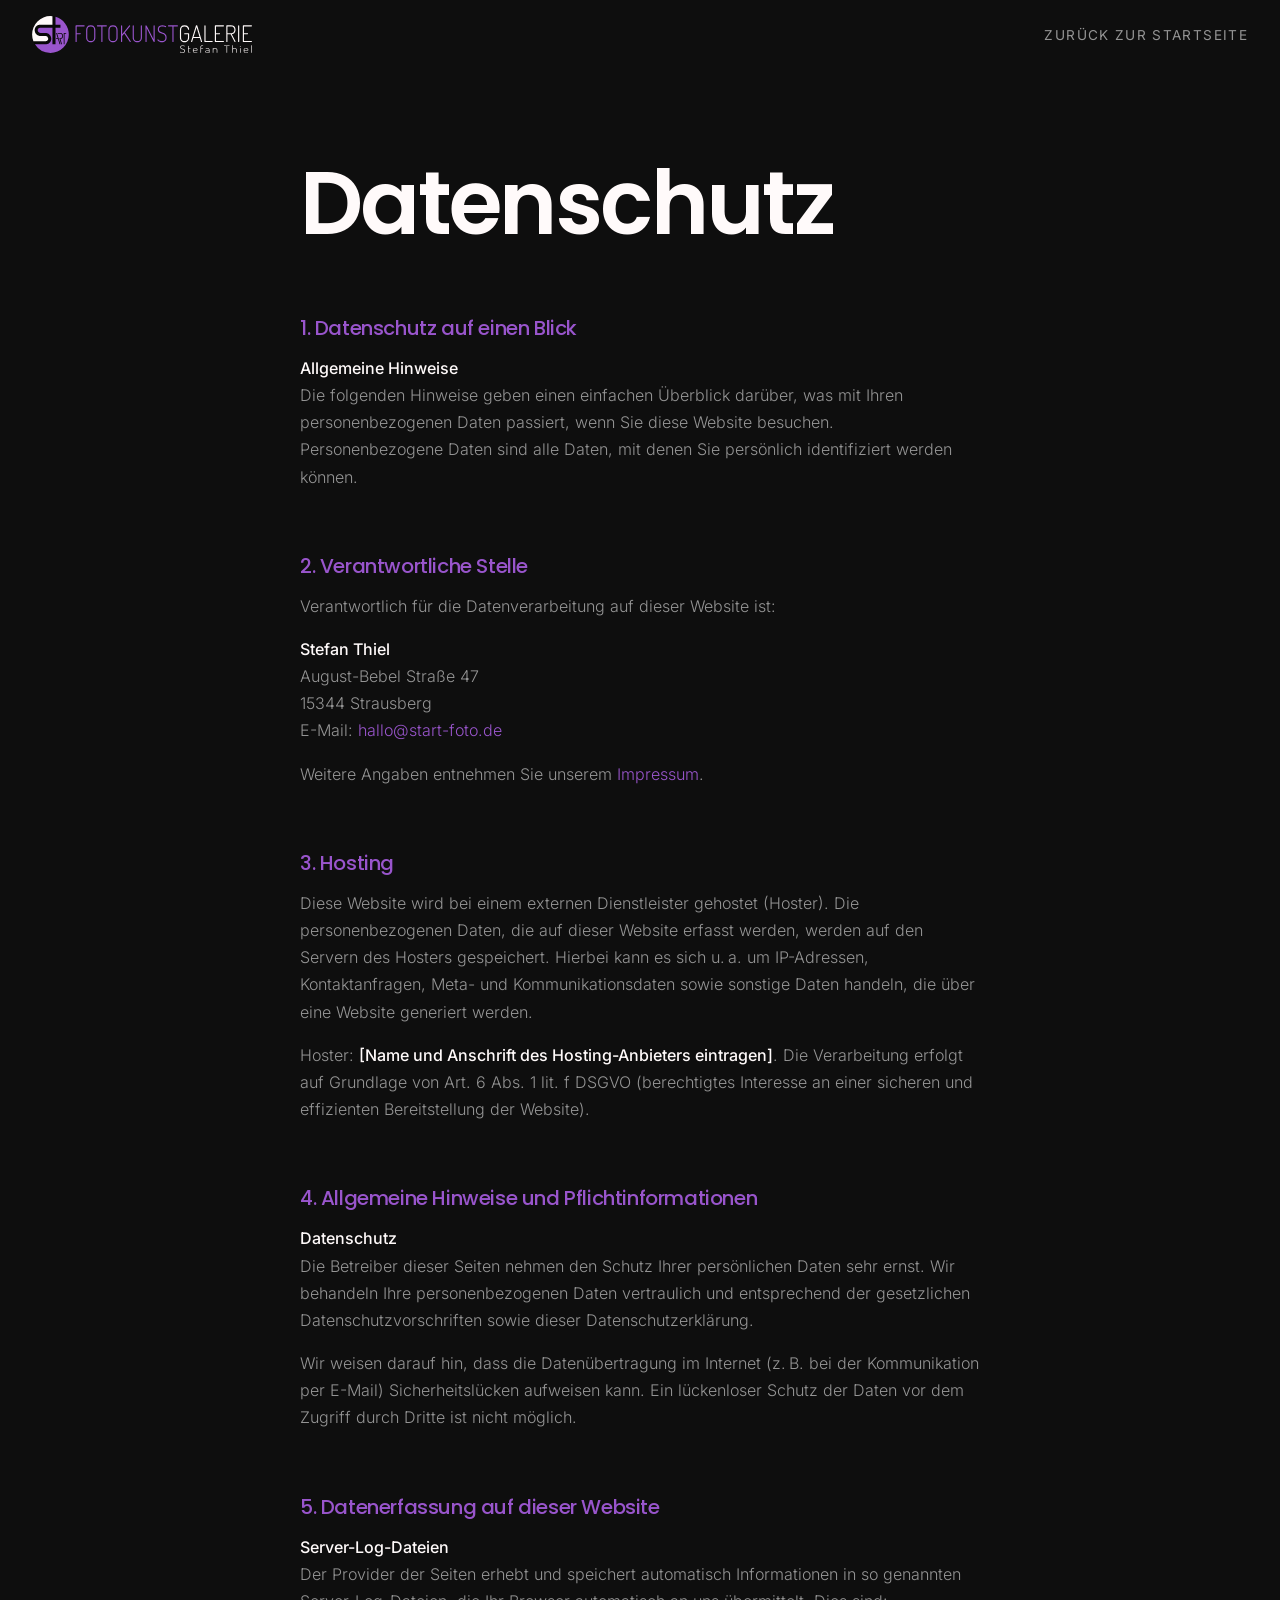
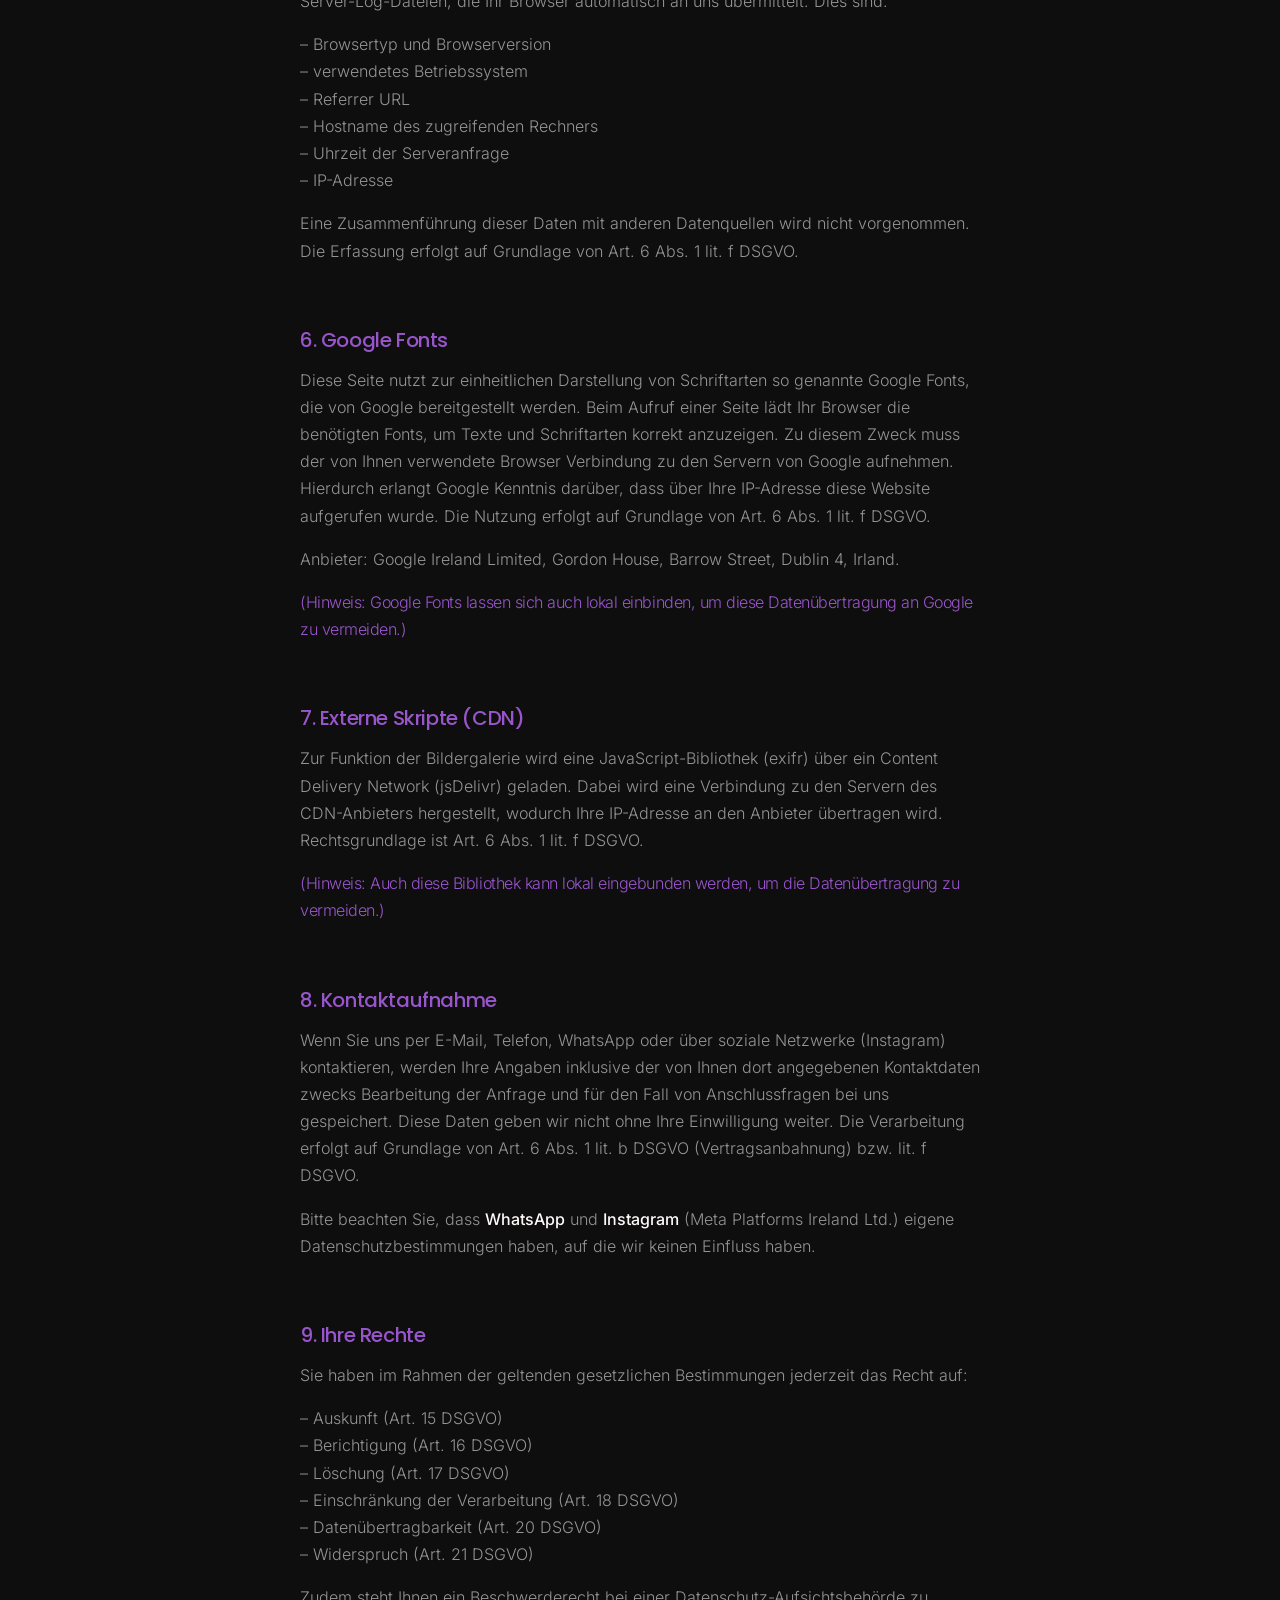
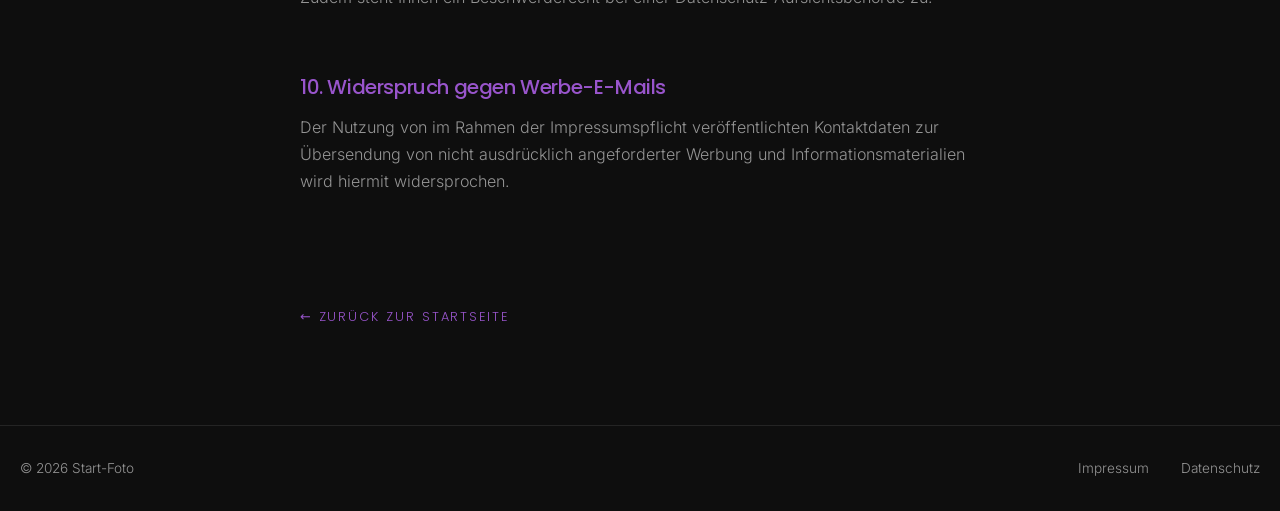
==== commit 549cd020: "Update" ====
--- a/datenschutz.html
+++ b/datenschutz.html
@@ -26,7 +26,7 @@
   <meta property="og:title" content="Bilder beleben Raum · Fotokunst seit 2014">
   <meta property="og:description" content="Ein Stück Natur für Dein Zuhause. Bilder, die bleiben und Räume beleben.">
   <meta property="og:url" content="https://start-foto.de/">
-  <meta property="og:image" content="https://start-foto.de/og/og-image.jpg">
+  <meta property="og:image" content="https://start-foto.de/galerie/og-image.jpg">
   <meta property="og:image:width" content="1200">
   <meta property="og:image:height" content="630">
   <meta property="og:image:alt" content="Bilder beleben Raum · Fotokunst seit 2014">
@@ -36,7 +36,7 @@
   <meta name="twitter:card" content="summary_large_image">
   <meta name="twitter:title" content="Bilder beleben Raum · Fotokunst seit 2014">
   <meta name="twitter:description" content="Ein Stück Natur für Dein Zuhause. Bilder, die bleiben und Räume beleben.">
-  <meta name="twitter:image" content="https://start-foto.de/og/og-image.jpg">
+  <meta name="twitter:image" content="https://start-foto.de/galerie/og-image.jpg">
   <meta name="twitter:image:alt" content="Bilder beleben Raum · Fotokunst seit 2014">
 
   <!-- Stylesheets -->
--- a/css/styles.css
+++ b/css/styles.css
@@ -753,13 +753,8 @@
 
 @media (hover: none) {
   .gallery__overlay {
-    opacity: 1;
-    background: linear-gradient(
-      180deg,
-      rgba(14,14,14,0) 60%,
-      rgba(14,14,14,0.85) 100%
-    );
-  }
+    opacity: 0;
+    }
 }
 
 /* =========================================================
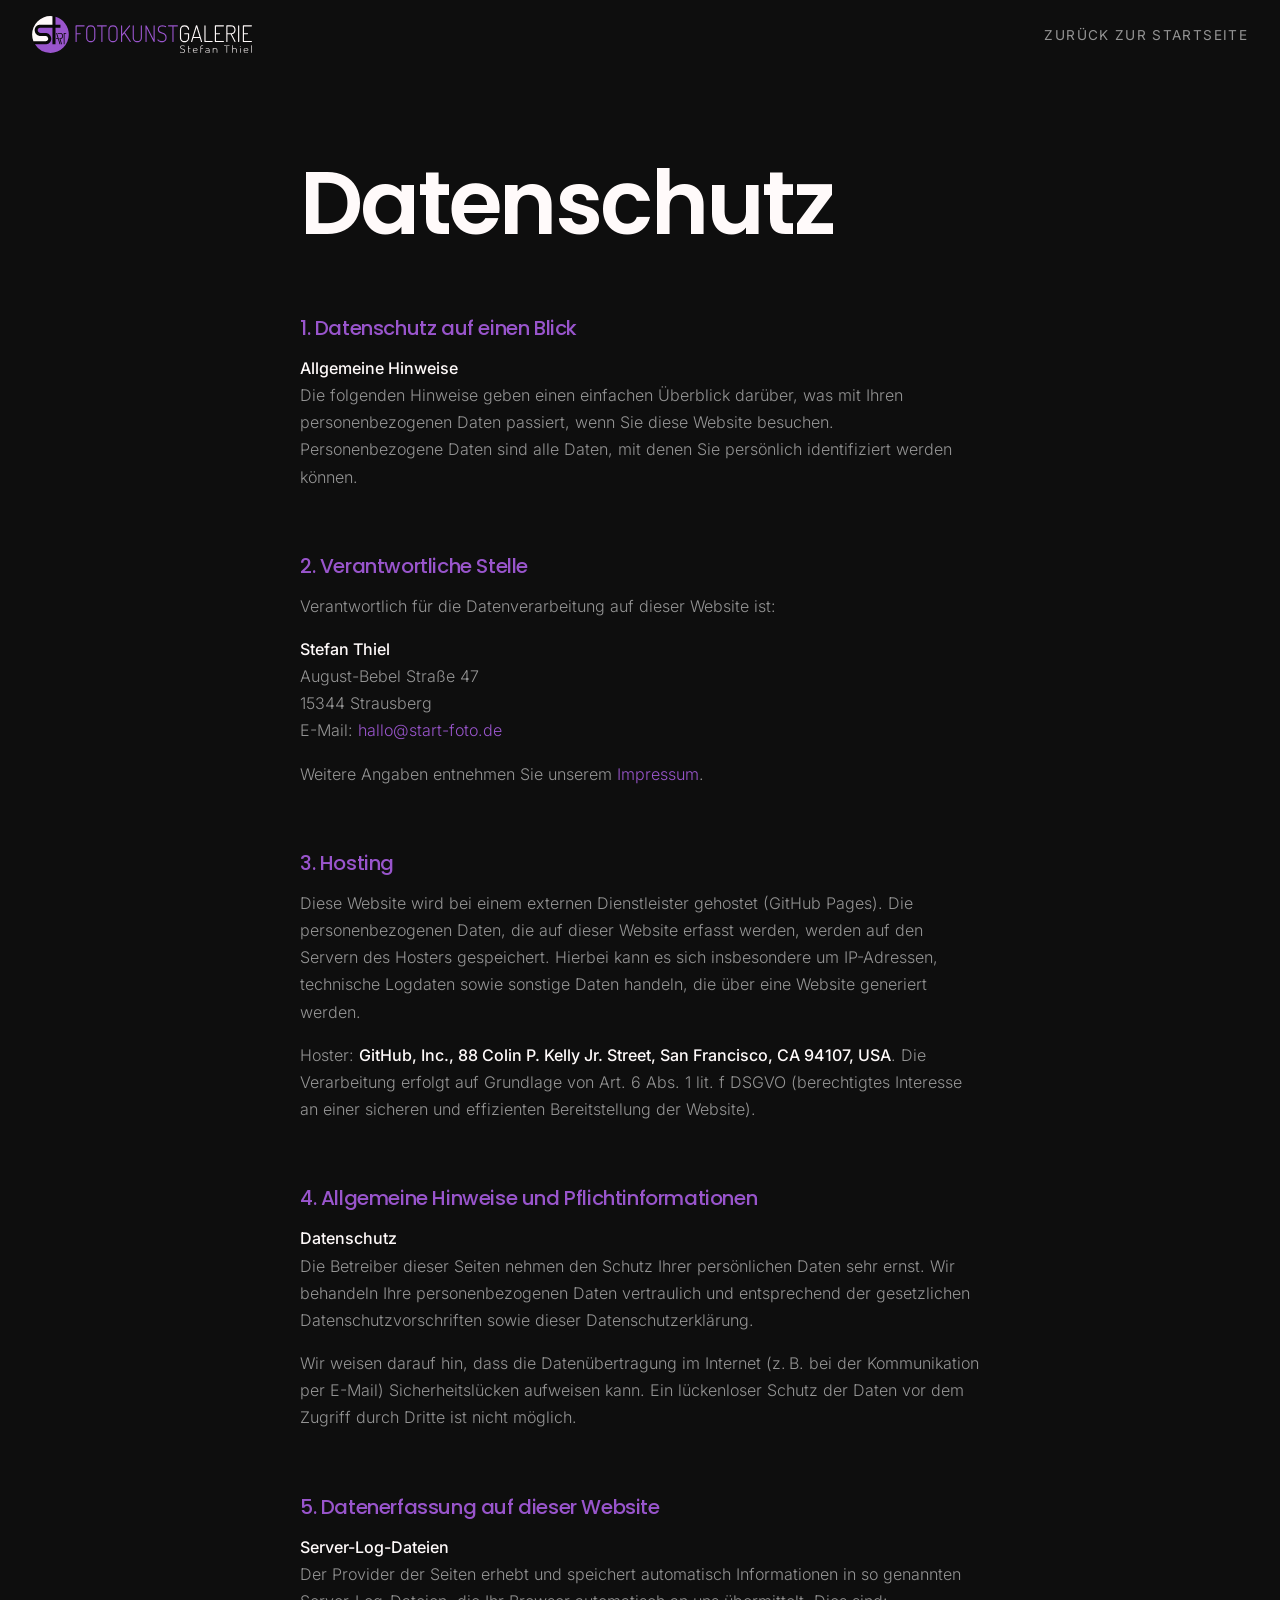
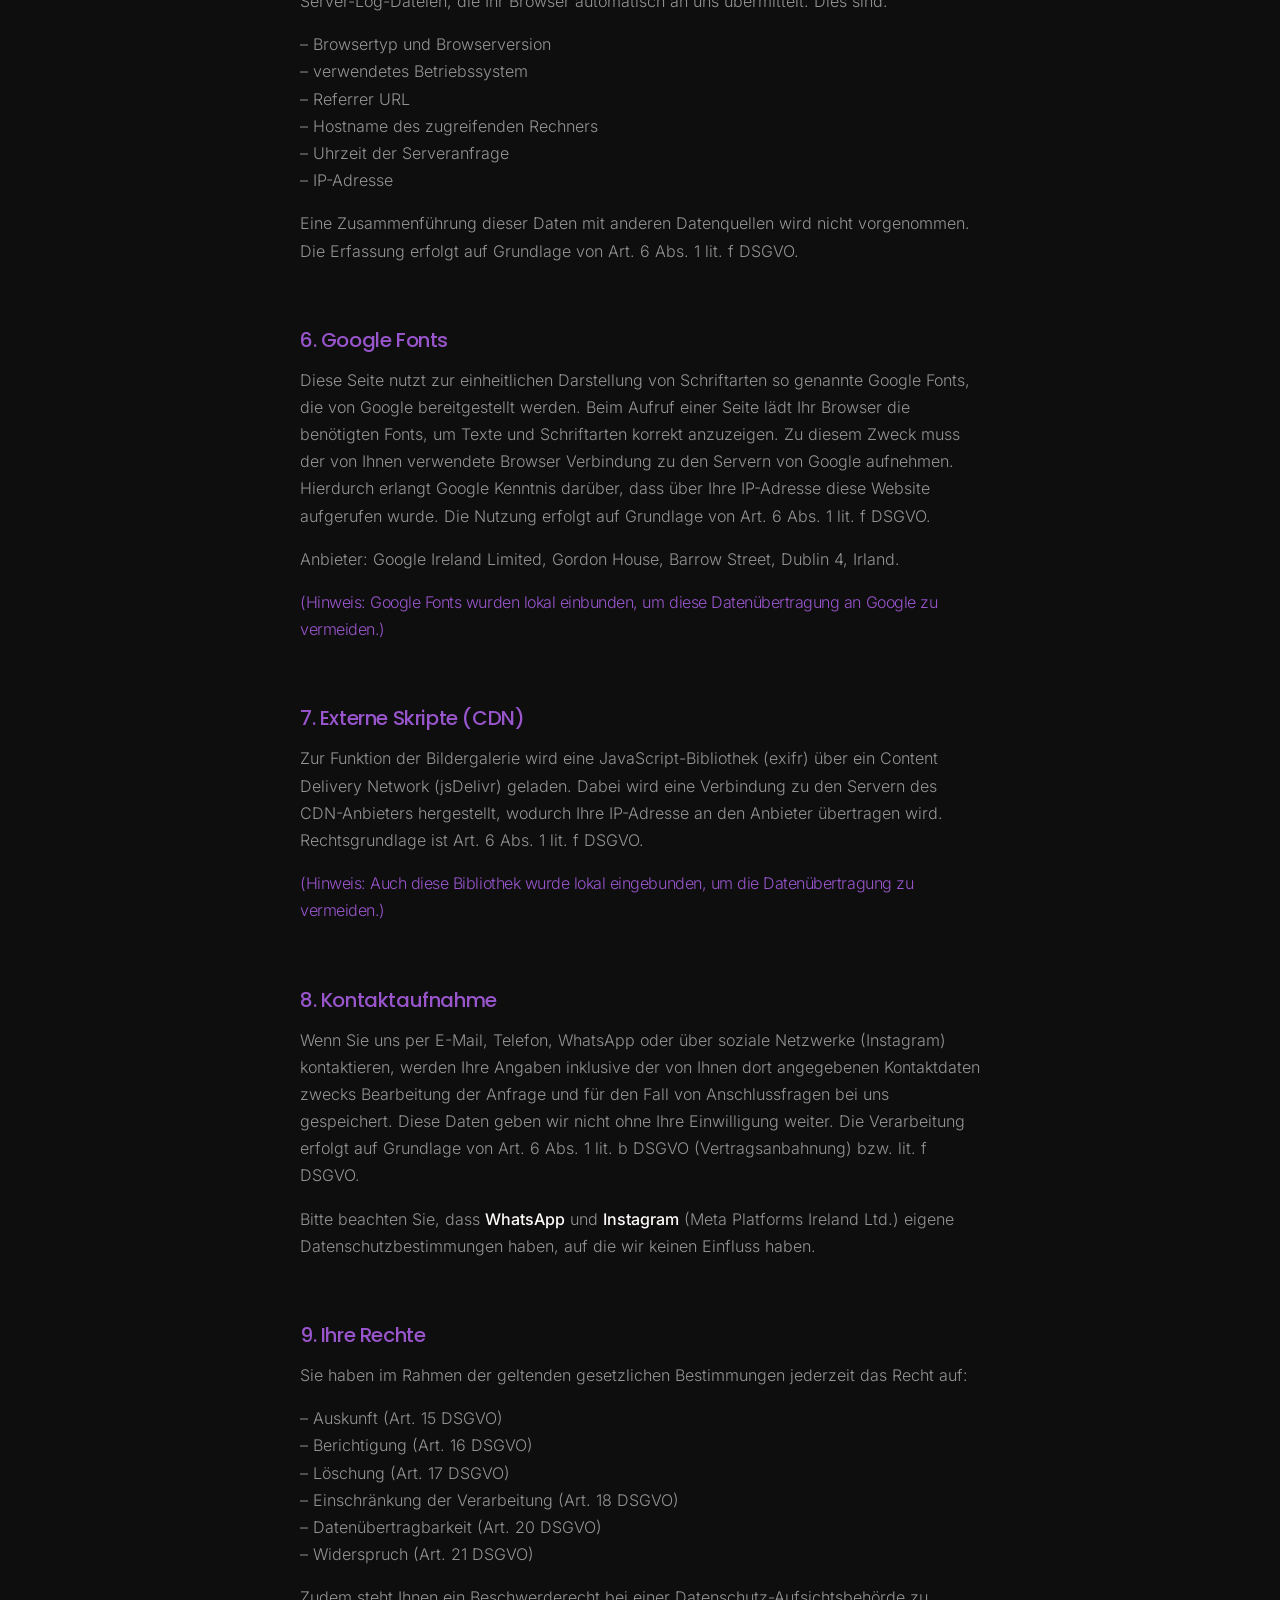
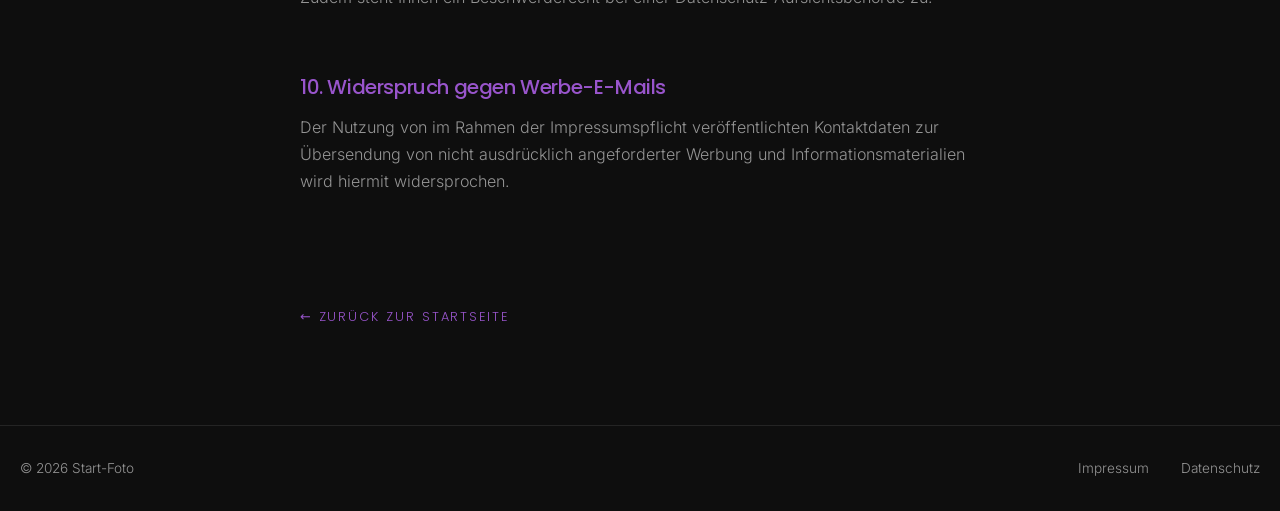
==== commit 65931f2f: "Update" ====
--- a/datenschutz.html
+++ b/datenschutz.html
@@ -81,12 +81,13 @@
     <p>Weitere Angaben entnehmen Sie unserem <a href="impressum.html">Impressum</a>.</p>
 
     <h2>3. Hosting</h2>
-    <p>Diese Website wird bei einem externen Dienstleister gehostet (Hoster). Die
-      personenbezogenen Daten, die auf dieser Website erfasst werden, werden auf den
-      Servern des Hosters gespeichert. Hierbei kann es sich u. a. um IP-Adressen,
-      Kontaktanfragen, Meta- und Kommunikationsdaten sowie sonstige Daten handeln, die
-      über eine Website generiert werden.</p>
-    <p>Hoster: <strong>[Name und Anschrift des Hosting-Anbieters eintragen]</strong>.
+    <p>
+      Diese Website wird bei einem externen Dienstleister gehostet (GitHub Pages).
+      Die personenbezogenen Daten, die auf dieser Website erfasst werden, werden auf
+      den Servern des Hosters gespeichert. Hierbei kann es sich insbesondere um
+      IP-Adressen, technische Logdaten sowie sonstige Daten handeln, die über eine
+      Website generiert werden.</p>
+    <p>Hoster: <strong>GitHub, Inc., 88 Colin P. Kelly Jr. Street, San Francisco, CA 94107, USA</strong>.
       Die Verarbeitung erfolgt auf Grundlage von Art. 6 Abs. 1 lit. f DSGVO (berechtigtes
       Interesse an einer sicheren und effizienten Bereitstellung der Website).</p>
 
@@ -124,7 +125,7 @@
       IP-Adresse diese Website aufgerufen wurde. Die Nutzung erfolgt auf Grundlage von
       Art. 6 Abs. 1 lit. f DSGVO.</p>
     <p>Anbieter: Google Ireland Limited, Gordon House, Barrow Street, Dublin 4, Irland.</p>
-    <p><em>(Hinweis: Google Fonts lassen sich auch lokal einbinden, um diese
+    <p><em>(Hinweis: Google Fonts wurden lokal einbunden, um diese
       Datenübertragung an Google zu vermeiden.)</em></p>
 
     <h2>7. Externe Skripte (CDN)</h2>
@@ -132,7 +133,7 @@
       Content Delivery Network (jsDelivr) geladen. Dabei wird eine Verbindung zu den
       Servern des CDN-Anbieters hergestellt, wodurch Ihre IP-Adresse an den Anbieter
       übertragen wird. Rechtsgrundlage ist Art. 6 Abs. 1 lit. f DSGVO.</p>
-    <p><em>(Hinweis: Auch diese Bibliothek kann lokal eingebunden werden, um die
+    <p><em>(Hinweis: Auch diese Bibliothek wurde lokal eingebunden, um die
       Datenübertragung zu vermeiden.)</em></p>
 
     <h2>8. Kontaktaufnahme</h2>
